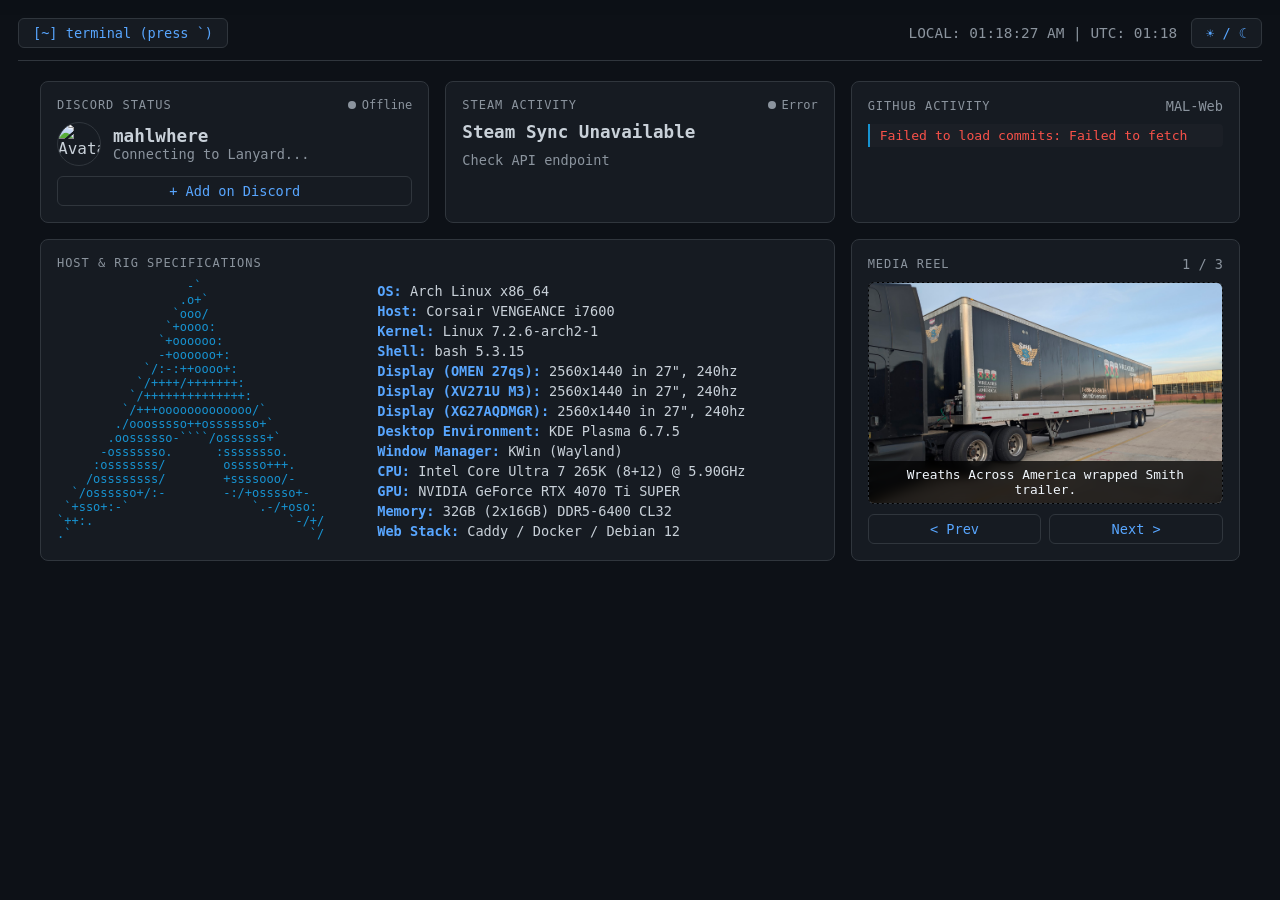
==== index.html @ e45c87eb "inital working build of dashboard" ====
<!DOCTYPE html>
<html lang="en">
<head>
  <meta charset="UTF-8">
  <meta name="viewport" content="width=device-width, initial-scale=1.0">
  <title>mahlwhere // dashboard</title>
  <link rel="stylesheet" href="style.css">
</head>
<body>

  <!-- yaku style console -->
  <div id="dropdown-terminal" class="terminal-drawer">
    <div class="terminal-header">
      <span>mahlwhere@theInterwebs:~ (bukkake)</span>
      <button id="close-terminal-btn" class="terminal-close">&times;</button>
    </div>
    <div id="terminal-output" class="terminal-output">
      <div class="terminal-line">Type <span class="cmd-highlight">'help'</span> to see available commands.</div>
    </div>
    <div class="terminal-prompt-row">
      <span class="prompt-symbol">$</span>
      <input type="text" id="terminal-input" placeholder="enter command..." autocomplete="off" spellcheck="false">
    </div>
  </div>

  <!-- navbar -->
  <header class="top-nav">
    <button id="toggle-terminal-btn" class="nav-btn">[~] terminal (press `)</button>
    <div class="nav-right">
      <div id="live-clock" class="clock-display">Loading clocks...</div>
      <button id="theme-btn" class="theme-toggle">☀ / ☾</button>
    </div>
  </header>

  <!-- main grid -->
  <main class="dashboard-grid">

    <!-- discord status -->
    <section class="card" id="discord-card">
      <div class="card-header">
        <span class="card-label">Discord Status</span>
        <span class="badge" id="discord-badge">Offline</span>
      </div>
      <div class="user-row">
        <img id="discord-avatar" src="https://via.placeholder.com/48" alt="Avatar" class="avatar">
        <div>
          <div class="primary-text" id="discord-username">mahlwhere</div>
          <div class="sub-text" id="discord-subtext">Connecting to Lanyard...</div>
        </div>
      </div>
      <div class="card-actions">
        <a id="discord-add-link" href="#" target="_blank" class="action-btn">+ Add on Discord</a>
      </div>
    </section>

    <!-- steam status -->
    <section class="card" id="steam-card">
      <div class="card-header">
        <span class="card-label">Steam Activity</span>
        <span class="badge" id="steam-badge">Away</span>
      </div>
      <div class="primary-text" id="steam-game-name">No active game</div>
      <div class="sub-text" id="steam-game-detail">Profile sync ready</div>
    </section>

    <!-- github feed -->
    <section class="card" id="github-card">
      <div class="card-header">
        <span class="card-label">GitHub Activity</span>
        <span class="sub-text">MAL-Web</span>
      </div>
      <div id="github-events" class="feed-container">
        <div class="feed-item">Fetching recent pushes...</div>
      </div>
    </section>

    <!-- fastfetch/specs -->
    <section class="card fastfetch-card">
      <div class="card-header">
        <span class="card-label">Host & Rig Specifications</span>
      </div>
      <div class="fastfetch-wrapper">
        <pre class="arch-ascii">
                  -`                     
                 .o+`                    
                `ooo/                   
               `+oooo:                   
              `+oooooo:                 
              -+oooooo+:                 
            `/:-:++oooo+:                
           `/++++/+++++++:               
          `/++++++++++++++:              
         `/+++ooooooooooooo/`            
        ./ooosssso++osssssso+`           
       .oossssso-````/ossssss+`          
      -osssssso.      :ssssssso.         
     :osssssss/        osssso+++.        
    /ossssssss/        +ssssooo/-        
  `/ossssso+/:-        -:/+osssso+-      
 `+sso+:-`                 `.-/+oso:     
`++:.                           `-/+/    
.`                                 `/    
</pre>
        <div class="specs-table">
          <div><span class="key">OS:</span> <span class="val">Arch Linux x86_64</span></div>
          <div><span class="key">Host:</span> <span class="val">Corsair VENGEANCE i7600</span></div>
          <div><span class="key">Kernel:</span> <span class="val">Linux 7.2.6-arch2-1</span></div>
          <div><span class="key">Shell:</span> <span class="val">bash 5.3.15</span></div>
          <div><span class="key">Display (OMEN 27qs):</span> <span class="val">2560x1440 in 27", 240hz</span></div>
          <div><span class="key">Display (XV271U M3):</span> <span class="val">2560x1440 in 27", 240hz</span></div>
          <div><span class="key">Display (XG27AQDMGR):</span> <span class="val">2560x1440 in 27", 240hz</span></div>
          <div><span class="key">Desktop Environment:</span> <span class="val">KDE Plasma 6.7.5</span></div>
          <div><span class="key">Window Manager:</span> <span class="val">KWin (Wayland)</span></div>
          <div><span class="key">CPU:</span> <span class="val">Intel Core Ultra 7 265K (8+12) @ 5.90GHz</span></div>
          <div><span class="key">GPU:</span> <span class="val">NVIDIA GeForce RTX 4070 Ti SUPER</span></div>
          <div><span class="key">Memory:</span> <span class="val">32GB (2x16GB) DDR5-6400 CL32</span></div>
          <div><span class="key">Web Stack:</span> <span class="val">Caddy / Docker / Debian 12</span></div>
        </div>
      </div>
    </section>

    <!-- media card -->
    <section class="card media-card">
      <div class="card-header">
        <span class="card-label">Media Reel</span>
        <span class="sub-text" id="carousel-count">1 / 1</span>
      </div>
      <div class="media-viewer">
        <div id="media-content" class="media-placeholder">[ Media Preview Reel ]</div>
      </div>
      <div class="carousel-controls">
        <button id="carousel-prev" class="action-btn">&lt; Prev</button>
        <button id="carousel-next" class="action-btn">Next &gt;</button>
      </div>
    </section>

  </main>

  <script src="app.js"></script>
</body>
</html>
---- style.css ----
:root {
  --bg: #0d1117;
  --card-bg: #161b22;
  --border: #30363d;
  --text: #c9d1d9;
  --subtext: #8b949e;
  --accent: #58a6ff;
  --arch-cyan: #1793d1;
  --green: #3fb950;
  --yellow: #d29922;
  --terminal-bg: #090d12;
}

[data-theme="light"] {
  --bg: #f6f8fa;
  --card-bg: #ffffff;
  --border: #d0d7de;
  --text: #24292f;
  --subtext: #57606a;
  --accent: #0969da;
  --arch-cyan: #0969da;
  --green: #1a7f37;
  --yellow: #9a6700;
  --terminal-bg: #1f242c;
}

* { box-sizing: border-box; margin: 0; padding: 0; font-family: -apple-system, BlinkMacSystemFont, "Segoe UI", Roboto, monospace; }
body { background: var(--bg); color: var(--text); padding: 18px; overflow-x: hidden; }

/* yaku style console */
.terminal-drawer {
  position: fixed;
  top: -420px;
  left: 0;
  width: 100%;
  height: 380px;
  background: var(--terminal-bg);
  border-bottom: 2px solid var(--arch-cyan);
  box-shadow: 0 10px 30px rgba(0,0,0,0.6);
  transition: top 0.3s cubic-bezier(0.16, 1, 0.3, 1);
  z-index: 1000;
  display: flex;
  flex-direction: column;
  color: #58a6ff;
  font-family: monospace;
}
.terminal-drawer.open { top: 0; }
.terminal-header {
  background: #161b22;
  border-bottom: 1px solid var(--border);
  padding: 8px 16px;
  display: flex;
  justify-content: space-between;
  align-items: center;
  font-size: 0.85rem;
  color: var(--subtext);
}
.terminal-close { background: none; border: none; color: var(--subtext); font-size: 1.2rem; cursor: pointer; }
.terminal-output { flex: 1; overflow-y: auto; padding: 12px 16px; font-size: 0.9rem; line-height: 1.4; color: #f0f6fc; }
.terminal-prompt-row { display: flex; align-items: center; padding: 8px 16px; background: rgba(0,0,0,0.2); }
.prompt-symbol { color: var(--green); margin-right: 8px; font-weight: bold; }
#terminal-input { flex: 1; background: transparent; border: none; color: #f0f6fc; font-family: monospace; font-size: 0.95rem; outline: none; }
.cmd-highlight { color: var(--yellow); }

/* top nav */
.top-nav { display: flex; justify-content: space-between; align-items: center; border-bottom: 1px solid var(--border); padding-bottom: 12px; margin-bottom: 20px; }
.nav-btn, .theme-toggle {
  background: var(--card-bg);
  border: 1px solid var(--border);
  color: var(--accent);
  padding: 6px 14px;
  border-radius: 6px;
  cursor: pointer;
  font-family: monospace;
  font-size: 0.85rem;
}
.nav-right { display: flex; align-items: center; gap: 14px; }
.clock-display { font-family: monospace; font-size: 0.9rem; color: var(--subtext); }

/* main grid */
.dashboard-grid {
  display: grid;
  grid-template-columns: repeat(3, 1fr);
  gap: 16px;
  max-width: 1200px;
  margin: 0 auto;
}

.card {
  background: var(--card-bg);
  border: 1px solid var(--border);
  border-radius: 8px;
  padding: 16px;
  display: flex;
  flex-direction: column;
  gap: 10px;
}
.card-header { display: flex; justify-content: space-between; align-items: center; }
.card-label { font-size: 0.75rem; text-transform: uppercase; letter-spacing: 0.08em; color: var(--subtext); }
.primary-text { font-size: 1.1rem; font-weight: 600; color: var(--text); }
.sub-text { font-size: 0.85rem; color: var(--subtext); }

/* status badges */
.badge { display: inline-flex; align-items: center; gap: 6px; font-size: 0.75rem; color: var(--subtext); }
.badge::before { content: ""; width: 8px; height: 8px; border-radius: 50%; background: var(--subtext); }
.badge.online { color: var(--green); }
.badge.online::before { background: var(--green); }

/* discord specific stuff */
.user-row { display: flex; gap: 12px; align-items: center; }
.avatar { width: 44px; height: 44px; border-radius: 50%; border: 1px solid var(--border); }
.card-actions { margin-top: auto; }
.action-btn {
  display: inline-block;
  width: 100%;
  text-align: center;
  background: var(--card-bg);
  border: 1px solid var(--border);
  color: var(--accent);
  padding: 6px 12px;
  border-radius: 6px;
  text-decoration: none;
  font-size: 0.85rem;
  cursor: pointer;
}

/* fastfetch */
.fastfetch-card { grid-column: span 2; }
.fastfetch-wrapper { display: flex; gap: 24px; align-items: center; }
.arch-ascii { color: var(--arch-cyan); font-family: monospace; font-size: 0.75rem; line-height: 1.15; }
.specs-table { font-family: monospace; font-size: 0.85rem; display: flex; flex-direction: column; gap: 4px; }
.specs-table .key { color: var(--accent); font-weight: bold; }

/* carousel */
.media-card { grid-column: span 1; }
.media-viewer { background: #000; border-radius: 6px; aspect-ratio: 16/10; display: flex; align-items: center; justify-content: center; border: 1px dashed var(--border); }
.media-placeholder { font-family: monospace; font-size: 0.85rem; color: var(--subtext); }
.carousel-controls { display: flex; gap: 8px; margin-top: auto; }

/* responsiveness stuff */
@media (max-width: 900px) {
  .dashboard-grid { grid-template-columns: 1fr; }
  .fastfetch-card { grid-column: span 1; }
  .fastfetch-wrapper { flex-direction: column; align-items: flex-start; }
}
/* github feed stuff */
.feed-container {
  display: flex;
  flex-direction: column;
  gap: 10px;
}

.feed-item {
  font-size: 0.82rem;
  border-left: 2px solid var(--arch-cyan);
  padding-left: 10px;
  background: rgba(255, 255, 255, 0.02);
  padding-top: 4px;
  padding-bottom: 4px;
  border-radius: 0 4px 4px 0;
}

.commit-msg {
  color: var(--text);
  text-decoration: none;
  font-weight: 500;
  overflow: hidden;
  text-overflow: ellipsis;
  white-space: nowrap;
  max-width: 220px;
}

.commit-msg:hover {
  color: var(--accent);
  text-decoration: underline;
}

.commit-time {
  font-size: 0.75rem;
  color: var(--subtext);
  white-space: nowrap;
}

/* disc status colors */
.badge.idle {
  color: var(--yellow);
}
.badge.idle::before {
  background: var(--yellow);
}

.badge.dnd {
  color: #f85149;
}
.badge.dnd::before {
  background: #f85149;
}

/* carousel constraints */
.media-viewer {
  position: relative;
  overflow: hidden;
}

.carousel-media {
  width: 100%;
  height: 100%;
  object-fit: cover;
  border-radius: 6px;
  display: block;
}

.carousel-caption {
  position: absolute;
  bottom: 0;
  left: 0;
  width: 100%;
  background: rgba(0, 0, 0, 0.75);
  color: #f0f6fc;
  font-size: 0.8rem;
  padding: 6px 10px;
  text-align: center;
  backdrop-filter: blur(4px);
}

/* lightbox */
.lightbox {
  position: fixed;
  top: 0;
  left: 0;
  width: 100vw;
  height: 100vh;
  background: rgba(0, 0, 0, 0.9);
  z-index: 2000;
  display: flex;
  align-items: center;
  justify-content: center;
  opacity: 0;
  pointer-events: none;
  transition: opacity 0.2s ease-in-out;
  backdrop-filter: blur(5px);
}

.lightbox.active {
  opacity: 1;
  pointer-events: auto;
}

.lightbox-media {
  max-width: 90vw;
  max-height: 90vh;
  border-radius: 8px;
  box-shadow: 0 10px 40px rgba(0, 0, 0, 0.8);
  object-fit: contain;
  cursor: default;
}

.carousel-media {
  cursor: zoom-in;
}
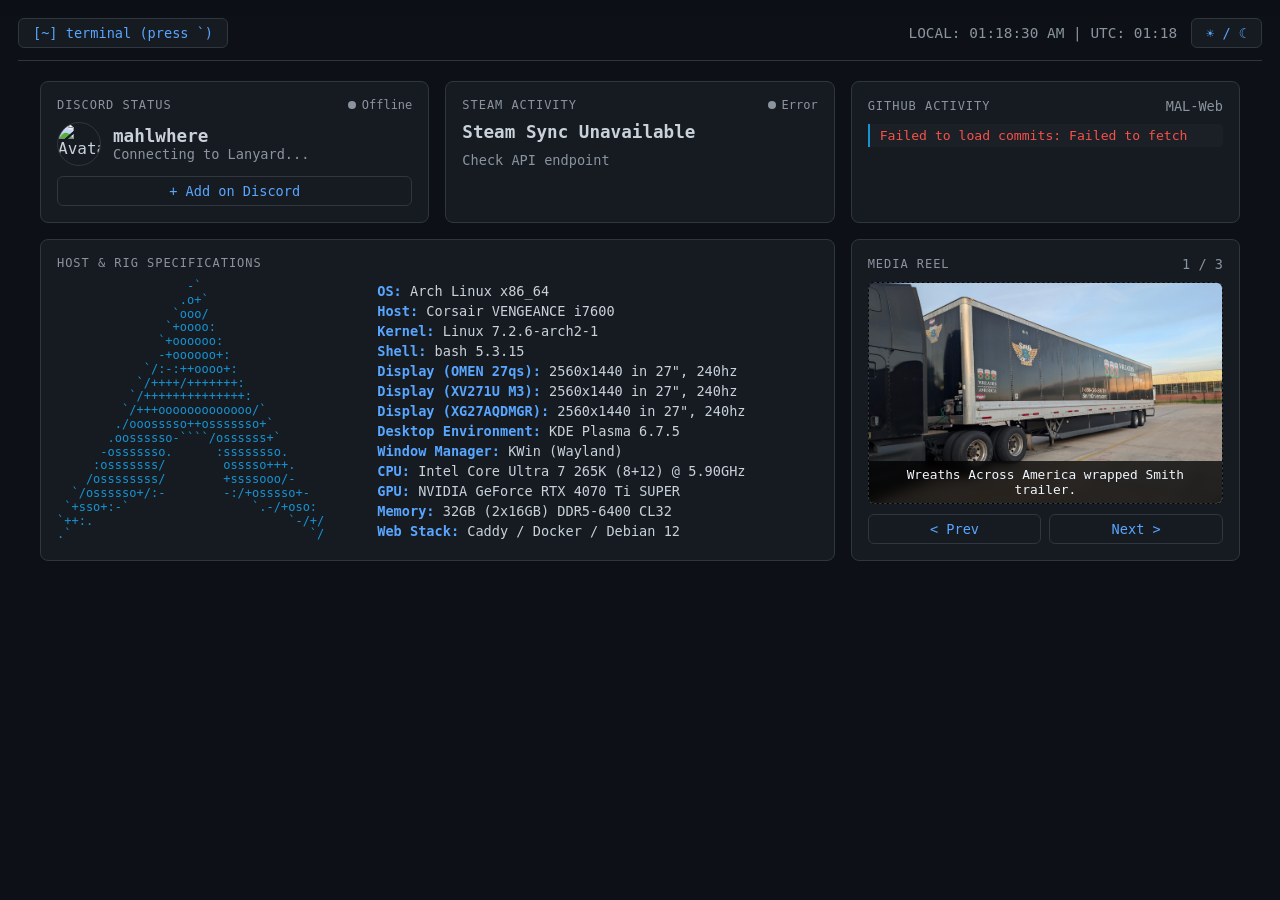
==== commit e19af6e0: "refactor: corrected grammatical issues and spacing for readability" ====
--- a/index.html
+++ b/index.html
@@ -85,7 +85,7 @@
                  .o+`                    
                 `ooo/                   
                `+oooo:                   
-              `+oooooo:                 
+              `+oooooo:                  
               -+oooooo+:                 
             `/:-:++oooo+:                
            `/++++/+++++++:               
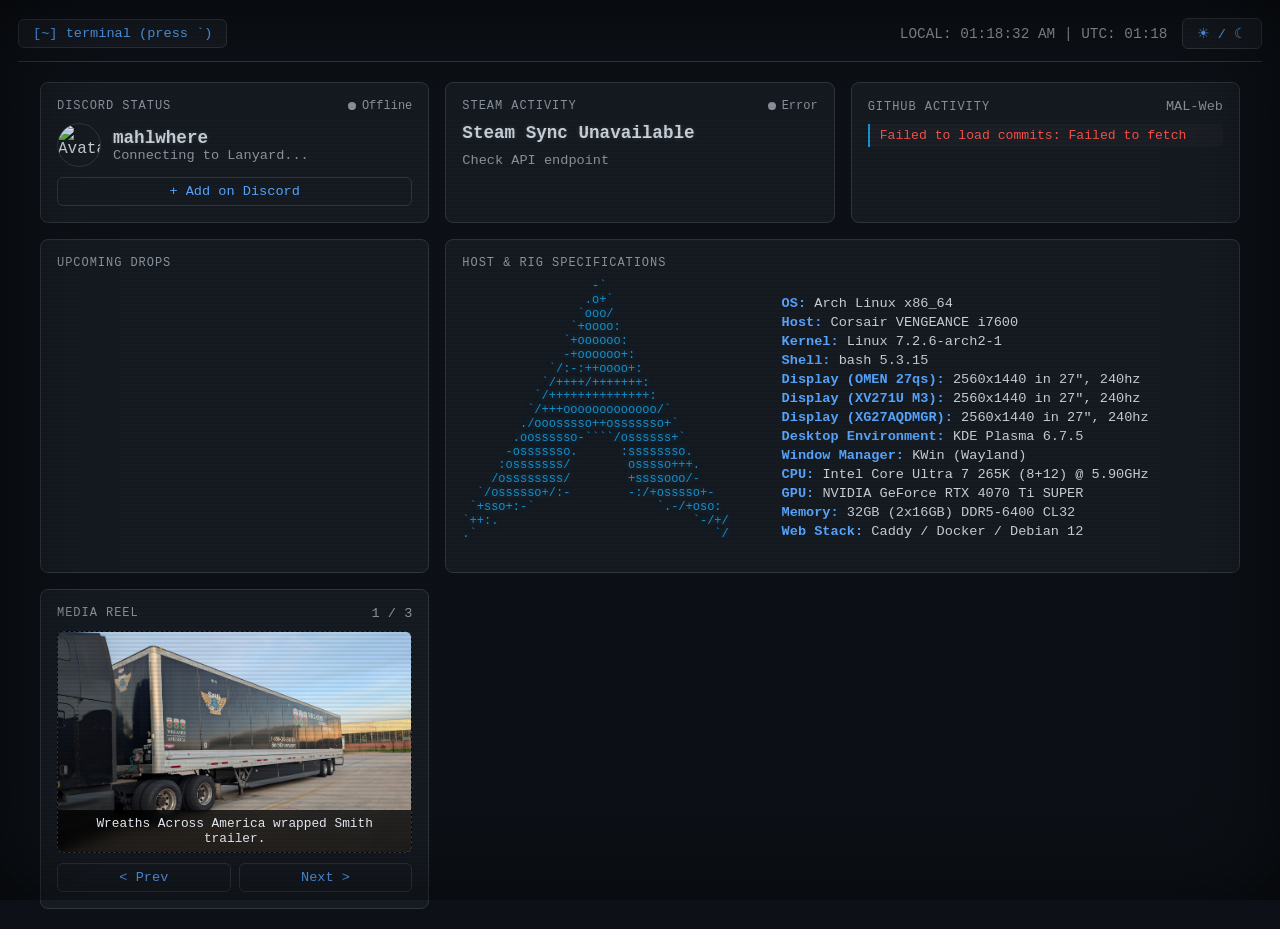
==== commit 56d61a29: "refactor: transition to ES6 modules and enhance UI - split monolithic app.js into es6 modules with u" ====
--- a/index.html
+++ b/index.html
@@ -4,7 +4,15 @@
   <meta charset="UTF-8">
   <meta name="viewport" content="width=device-width, initial-scale=1.0">
   <title>mahlwhere // dashboard</title>
+  
+  <!-- api preconnect -->
+  <link rel="preconnect" href="https://api.github.com">
+  <link rel="preconnect" href="https://api.lanyard.rest">
+  <link rel="preconnect" href="https://cdn.discordapp.com">
+
   <link rel="stylesheet" href="style.css">
+  
+  <script type="module" src="app.js" defer></script>
 </head>
 <body>
 
@@ -74,50 +82,17 @@
       </div>
     </section>
 
-    <!-- fastfetch/specs -->
-    <section class="card fastfetch-card">
+    <!-- countdown tracker -->
+    <section class="card" id="countdown-card">
       <div class="card-header">
-        <span class="card-label">Host & Rig Specifications</span>
+        <span class="card-label">Upcoming Drops</span>
       </div>
-      <div class="fastfetch-wrapper">
-        <pre class="arch-ascii">
-                  -`                     
-                 .o+`                    
-                `ooo/                   
-               `+oooo:                   
-              `+oooooo:                  
-              -+oooooo+:                 
-            `/:-:++oooo+:                
-           `/++++/+++++++:               
-          `/++++++++++++++:              
-         `/+++ooooooooooooo/`            
-        ./ooosssso++osssssso+`           
-       .oossssso-````/ossssss+`          
-      -osssssso.      :ssssssso.         
-     :osssssss/        osssso+++.        
-    /ossssssss/        +ssssooo/-        
-  `/ossssso+/:-        -:/+osssso+-      
- `+sso+:-`                 `.-/+oso:     
-`++:.                           `-/+/    
-.`                                 `/    
-</pre>
-        <div class="specs-table">
-          <div><span class="key">OS:</span> <span class="val">Arch Linux x86_64</span></div>
-          <div><span class="key">Host:</span> <span class="val">Corsair VENGEANCE i7600</span></div>
-          <div><span class="key">Kernel:</span> <span class="val">Linux 7.2.6-arch2-1</span></div>
-          <div><span class="key">Shell:</span> <span class="val">bash 5.3.15</span></div>
-          <div><span class="key">Display (OMEN 27qs):</span> <span class="val">2560x1440 in 27", 240hz</span></div>
-          <div><span class="key">Display (XV271U M3):</span> <span class="val">2560x1440 in 27", 240hz</span></div>
-          <div><span class="key">Display (XG27AQDMGR):</span> <span class="val">2560x1440 in 27", 240hz</span></div>
-          <div><span class="key">Desktop Environment:</span> <span class="val">KDE Plasma 6.7.5</span></div>
-          <div><span class="key">Window Manager:</span> <span class="val">KWin (Wayland)</span></div>
-          <div><span class="key">CPU:</span> <span class="val">Intel Core Ultra 7 265K (8+12) @ 5.90GHz</span></div>
-          <div><span class="key">GPU:</span> <span class="val">NVIDIA GeForce RTX 4070 Ti SUPER</span></div>
-          <div><span class="key">Memory:</span> <span class="val">32GB (2x16GB) DDR5-6400 CL32</span></div>
-          <div><span class="key">Web Stack:</span> <span class="val">Caddy / Docker / Debian 12</span></div>
-        </div>
+      <div id="countdown-list" style="display: flex; flex-direction: column; gap: 12px; margin-top: 8px;">
       </div>
     </section>
+
+    <!-- fastfetch placeholder -->
+    <div id="fastfetch-container"></div>
 
     <!-- media card -->
     <section class="card media-card">
@@ -133,9 +108,18 @@
         <button id="carousel-next" class="action-btn">Next &gt;</button>
       </div>
     </section>
-
   </main>
 
-  <script src="app.js"></script>
+  <template id="commit-template">
+    <div class="feed-item">
+    <div style="display: flex; justify-content: space-between; gap: 8px;">
+      <a href="#" target="_blank" class="commit-msg"></a>
+      <span class="commit-time"></span>
+    </div>
+    <div style="font-size: 0.72rem; color: var(--subtext); margin-top: 2px;">
+      <code class="commit-sha" style="color: var(--arch-cyan);"></code> by <span class="commit-author"></span>
+    </div>
+  </div>
+</template>
 </body>
 </html>
--- a/style.css
+++ b/style.css
@@ -27,6 +27,34 @@
 * { box-sizing: border-box; margin: 0; padding: 0; font-family: -apple-system, BlinkMacSystemFont, "Segoe UI", Roboto, monospace; }
 body { background: var(--bg); color: var(--text); padding: 18px; overflow-x: hidden; }
 
+/* crt effects */
+body::after {
+  content: "";
+  position: fixed;
+  top: 0;
+  left: 0;
+  width: 100vw;
+  height: 100vh;
+  z-index: 9999;
+  pointer-events: none; /* Lets you click the dashboard through the overlay */
+  
+  /* scanlines */
+  background: linear-gradient(rgba(18, 16, 16, 0) 50%, rgba(0, 0, 0, 0.06) 50%);
+  background-size: 100% 4px;
+  
+  /* vignette */
+  box-shadow: inset 0 0 100px rgba(0, 0, 0, 0.6);
+  
+  /* crt flicker */
+  animation: crt-flicker 0.15s infinite;
+}
+
+@keyframes crt-flicker {
+  0% { opacity: 0.95; }
+  50% { opacity: 1; }
+  100% { opacity: 0.98; }
+}
+
 /* yaku style console */
 .terminal-drawer {
   position: fixed;
@@ -97,7 +125,7 @@
 }
 .card-header { display: flex; justify-content: space-between; align-items: center; }
 .card-label { font-size: 0.75rem; text-transform: uppercase; letter-spacing: 0.08em; color: var(--subtext); }
-.primary-text { font-size: 1.1rem; font-weight: 600; color: var(--text); }
+.primary-text { font-size: 1.1rem; font-weight: 600; color: var(--text); text-shadow: 0 0 4px rgba(201, 209, 217, 0.2); }
 .sub-text { font-size: 0.85rem; color: var(--subtext); }
 
 /* status badges */
@@ -127,7 +155,7 @@
 /* fastfetch */
 .fastfetch-card { grid-column: span 2; }
 .fastfetch-wrapper { display: flex; gap: 24px; align-items: center; }
-.arch-ascii { color: var(--arch-cyan); font-family: monospace; font-size: 0.75rem; line-height: 1.15; }
+.arch-ascii { color: var(--arch-cyan); font-family: monospace; font-size: 0.75rem; line-height: 1.15; text-shadow: 0 0 6px rgba(23, 147, 209, 0.4); }
 .specs-table { font-family: monospace; font-size: 0.85rem; display: flex; flex-direction: column; gap: 4px; }
 .specs-table .key { color: var(--accent); font-weight: bold; }
 
@@ -143,73 +171,49 @@
   .fastfetch-card { grid-column: span 1; }
   .fastfetch-wrapper { flex-direction: column; align-items: flex-start; }
 }
+
 /* github feed stuff */
-.feed-container {
-  display: flex;
-  flex-direction: column;
-  gap: 10px;
-}
-
-.feed-item {
-  font-size: 0.82rem;
-  border-left: 2px solid var(--arch-cyan);
-  padding-left: 10px;
+.feed-container { display: flex; flex-direction: column; gap: 10px; }
+.feed-item { 
+  font-size: 0.82rem; 
+  border-left: 2px solid var(--arch-cyan); 
+  padding-left: 10px; 
   background: rgba(255, 255, 255, 0.02);
   padding-top: 4px;
   padding-bottom: 4px;
   border-radius: 0 4px 4px 0;
-}
-
-.commit-msg {
-  color: var(--text);
-  text-decoration: none;
-  font-weight: 500;
-  overflow: hidden;
-  text-overflow: ellipsis;
-  white-space: nowrap;
-  max-width: 220px;
-}
-
-.commit-msg:hover {
-  color: var(--accent);
-  text-decoration: underline;
-}
-
-.commit-time {
-  font-size: 0.75rem;
-  color: var(--subtext);
-  white-space: nowrap;
-}
-
-/* disc status colors */
-.badge.idle {
-  color: var(--yellow);
-}
-.badge.idle::before {
-  background: var(--yellow);
-}
-
-.badge.dnd {
-  color: #f85149;
-}
-.badge.dnd::before {
-  background: #f85149;
-}
-
-/* carousel constraints */
-.media-viewer {
+  color: var(--text); 
+}
+.commit-msg { color: var(--text); text-decoration: none; font-weight: 500; overflow: hidden; text-overflow: ellipsis; white-space: nowrap; max-width: 220px; }
+.commit-msg:hover { color: var(--accent); text-decoration: underline; }
+.commit-time { font-size: 0.75rem; color: var(--subtext); white-space: nowrap; }
+
+/* status badges */
+.badge { display: inline-flex; align-items: center; gap: 6px; font-size: 0.75rem; color: var(--subtext); }
+.badge::before { content: ""; width: 8px; height: 8px; border-radius: 50%; background: var(--subtext); }
+.badge.online { color: var(--green); }
+.badge.online::before { background: var(--green); }
+.badge.idle { color: var(--yellow); }
+.badge.idle::before { background: var(--yellow); }
+.badge.dnd { color: #f85149; }
+.badge.dnd::before { background: #f85149; }
+
+/* carousel */
+.media-card { grid-column: span 1; }
+.media-viewer { 
+  background: #000; 
+  border-radius: 6px; 
+  aspect-ratio: 16/10; 
+  display: flex; 
+  align-items: center; 
+  justify-content: center; 
+  border: 1px dashed var(--border); 
   position: relative;
   overflow: hidden;
 }
-
-.carousel-media {
-  width: 100%;
-  height: 100%;
-  object-fit: cover;
-  border-radius: 6px;
-  display: block;
-}
-
+.carousel-media { width: 100%; height: 100%; object-fit: cover; border-radius: 6px; display: block; cursor: zoom-in; }
+.media-placeholder { font-family: monospace; font-size: 0.85rem; color: var(--subtext); }
+.carousel-controls { display: flex; gap: 8px; margin-top: auto; }
 .carousel-caption {
   position: absolute;
   bottom: 0;
@@ -240,12 +244,7 @@
   transition: opacity 0.2s ease-in-out;
   backdrop-filter: blur(5px);
 }
-
-.lightbox.active {
-  opacity: 1;
-  pointer-events: auto;
-}
-
+.lightbox.active { opacity: 1; pointer-events: auto; }
 .lightbox-media {
   max-width: 90vw;
   max-height: 90vh;
@@ -255,6 +254,21 @@
   cursor: default;
 }
 
-.carousel-media {
-  cursor: zoom-in;
+/* csutom scrollbar */
+::-webkit-scrollbar {
+  width: 8px;
+  height: 8px;
+}
+
+::-webkit-scrollbar-track {
+  background: rgba(0, 0, 0, 0.2);
+}
+
+::-webkit-scrollbar-thumb {
+  background: var(--border);
+  border-radius: 4px;
+}
+
+::-webkit-scrollbar-thumb:hover {
+  background: var(--subtext);
 }
